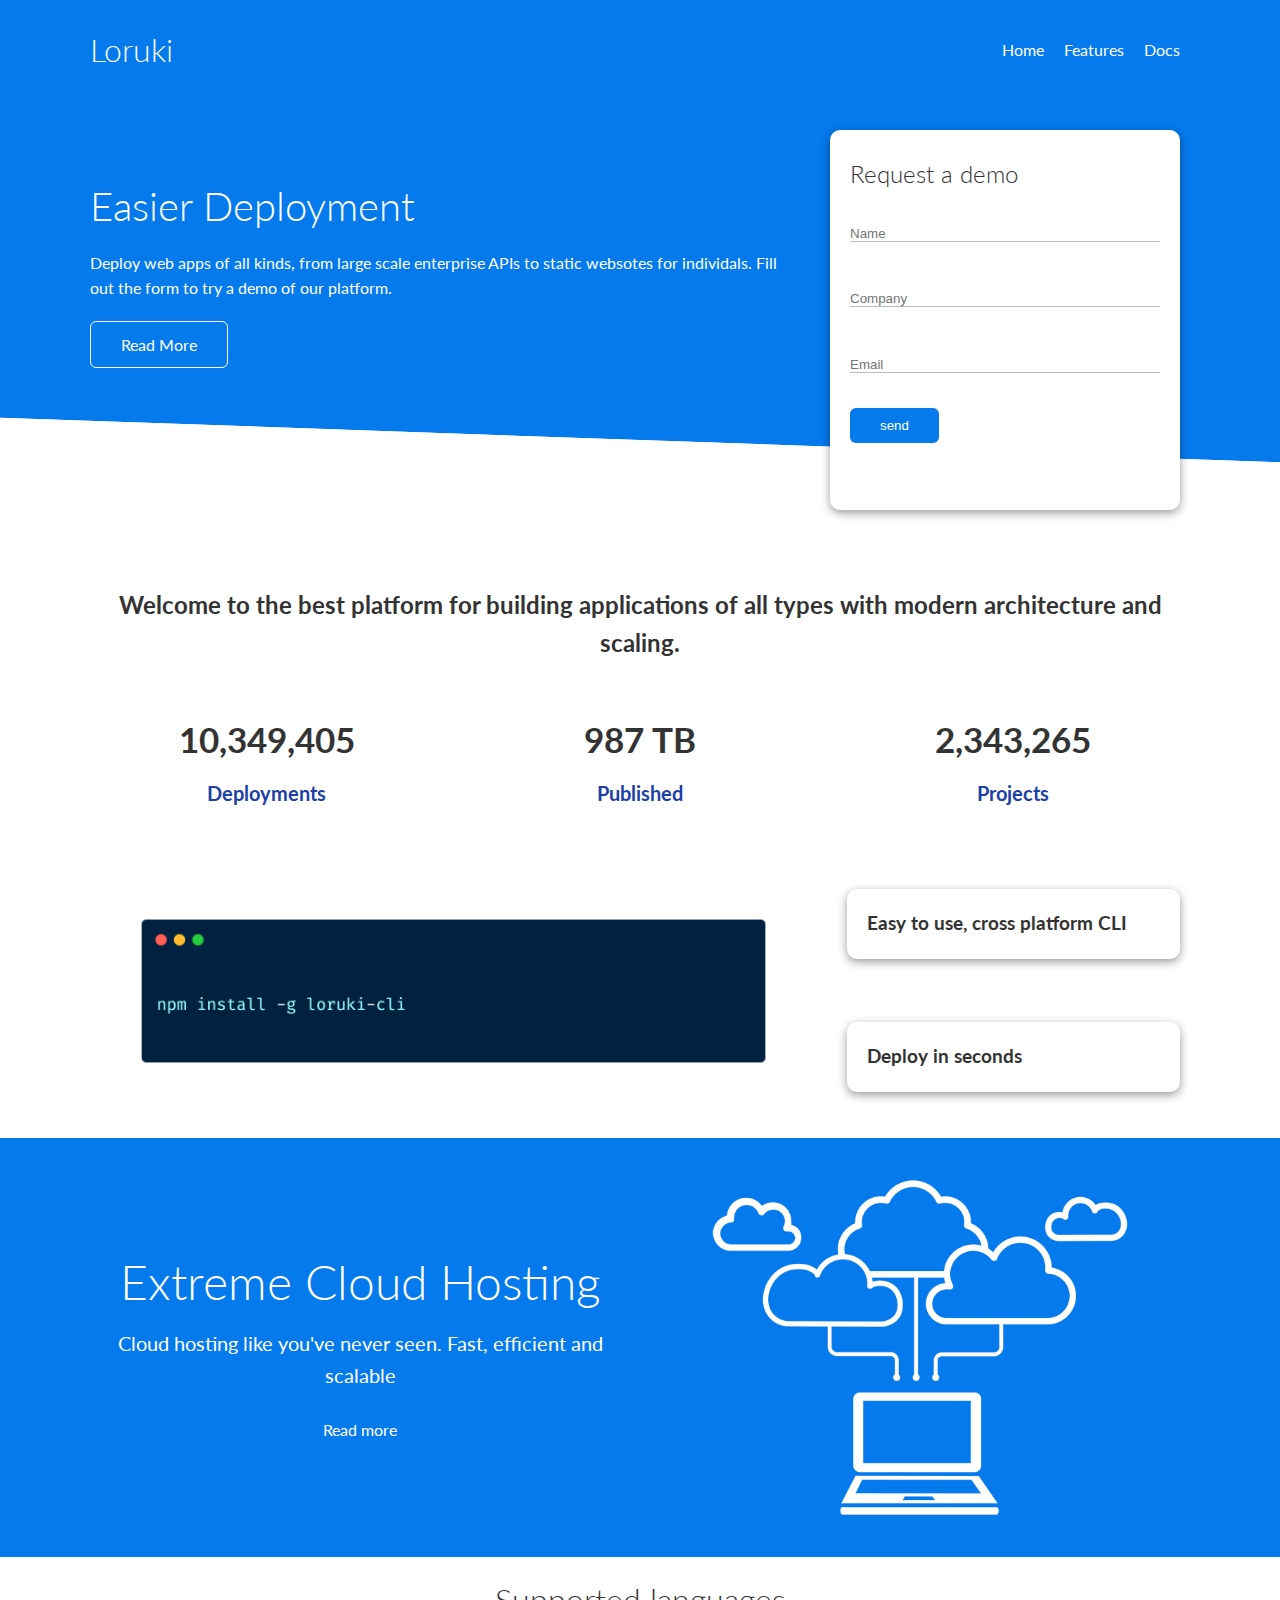
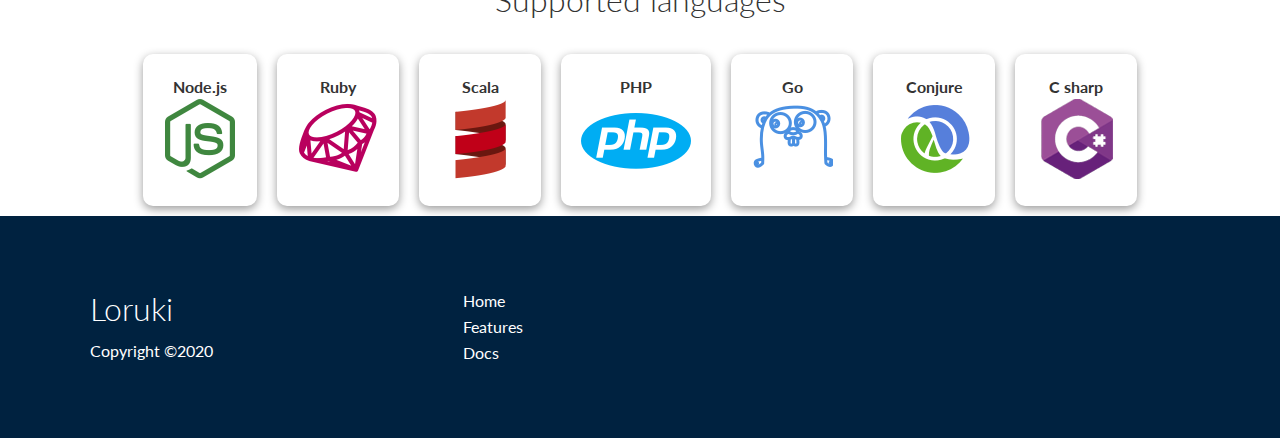
==== index.html @ 7e1440ca "commiting the whole project" ====
<!DOCTYPE html>
<html lang="en">
<head>
    <meta charset="UTF-8">
    <meta name="viewport" content="width=device-width, initial-scale=1.0">
    <title>Loruki | Cloud hosting for everyone</title>
    <link rel="stylesheet" href="css/style.css">
    <link rel="stylesheet" href="css/utilities.css">
    <link rel="stylesheet" href="https://cdnjs.cloudflare.com/ajax/libs/font-awesome/5.15.2/css/all.min.css" integrity="sha512-HK5fgLBL+xu6dm/Ii3z4xhlSUyZgTT9tuc/hSrtw6uzJOvgRr2a9jyxxT1ely+B+xFAmJKVSTbpM/CuL7qxO8w==" crossorigin="anonymous" />
</head>
<body>
    <!-- navbar -->
    <div class="navbar">
        <div class="container flex">
            <h1>Loruki</h1>
            <nav>
                <ul>
                    <li><a href="index.html">Home</a></li>
                    <li><a href="features.html">Features</a></li>
                    <li><a href="docs.html">Docs</a></li>
                </ul>
            </nav>
        </div> 
    </div>

    <!-- showcase -->
    <section class="showcase">
        <div class="container grid">
            <div class="showcase-text">
                <h1>Easier Deployment</h1>
                <p>Deploy web apps of all kinds, from large scale
                    enterprise APIs to static websotes for individals.
                    Fill out the form to try a demo of our platform.
                </p>
                <a href="features.html" class="btn btn-outline"> Read More</a>
            </div>

            <div class="showcase-form card">
                <h2>Request a demo</h2>
                <form >
                    <div class="form-control">
                        <input type="text" name="name" placeholder="Name" autocomplete="off" required>
                    </div>
                    <div class="form-control">
                        <input type="text" name="company" placeholder="Company" autocomplete="off" required>
                    </div>
                    <div class="form-control">
                        <input type="email" name="email" placeholder="Email" autocomplete="off" required>
                    </div>
                    <div>
                        <input type="submit" value="send" class="btn btn-primary">
                    </div>
                </form>
            </div>
        </div>
    </section>

    <!-- stats -->
    <section class="stats">
        <div class="container">
           
            <h3 class="stats-heading text-center my-1">
                Welcome to the best platform for building applications of all types with modern architecture and scaling.
            </h3>

            <div class="grid grid-3 text-center my-4">
                
                <div>
                    <i class="fas fa-server fa-3x"></i>
                    <h3>10,349,405</h3>
                    <p class="text-secondary">Deployments</p>
                </div>
                <div>
                    <i class="fas fa-upload fa-3x"></i>
                    <h3>987 TB</h3>
                    <p class="text-secondary">Published</p>
                </div>
                <div>
                    <i class="fas fa-project-diagram fa-3x"></i>
                    <h3>2,343,265</h3>
                    <p class="text-secondary">Projects</p>
                </div>
            </div>
        </div>

    </section>

    <!-- Cli -->
    <section class="cli">
        <div class="container grid">
            <img src="./images/cli.png" alt="command line interface">
            <div class="card">
                <h3>Easy to use, cross platform CLI</h3>
            </div>
            <div class="card">
                <h3>Deploy in seconds</h3>
            </div>
        </div>
    </section>

    <!-- cloud -->
    <section class="cloud bg-primary my-2 py-2">
        <div class="container grid ">
            <div class="text-center">
                <h2 class="lg">Extreme Cloud Hosting</h2>
                <p class="lead m-1">Cloud hosting like you've never seen. Fast, efficient and scalable</p>
                <a href="features.html" class="btn btn-dark">Read more</a>
            </div>
            <img src="./images/cloud.png" alt="">
        </div>
    </section>
    <!-- languages -->
    <section class="languages ">
        <h2 class="m-2 text-center md">Supported languages</h2>
        </h2>
        <div class="container flex">
            <div class="card">
                <h4>Node.js</h4>
                <img src="./images/logos/node.png" alt="">
            </div>
            <div class="card">
                <h4>Ruby</h4>
                <img src="./images/logos/ruby.png" alt="">
            </div>
            <div class="card">
                <h4>Scala</h4>
                <img src="./images/logos/scala.png" alt="">
            </div>
            <div class="card">
                <h4>PHP</h4>
                <img src="./images/logos/php.png" alt="">
            </div>
            <div class="card">
                <h4>Go</h4>
                <img src="./images/logos/go.png" alt="">
            </div>
            <div class="card">
                <h4>Conjure</h4>
                <img src="./images/logos/clojure.png" alt="">
            </div>
            <div class="card">
                <h4>C sharp</h4>
                <img src="./images/logos/csharp.png" alt="">
            </div>
        </div>
    </section>

    <!-- footer -->

    <footer class="footer bg-dark py-5">
        <div class="container grid grid-3">

            <div>
                <h1>Loruki</h1>
                <p>Copyright &copy;2020</p>
            </div>
            <nav>
                <ul>
                    <li> <a href="index.html">Home</a></li>
                    <li> <a href="features.html">Features</a></li>
                    <li> <a href="docs.html">Docs</a></li>
                </ul>
            </nav>
            <div class="socials">
                <a href="#"><i class="fab fa-github fa-2x"></i></a>
                <a href="#"><i class="fab fa-facebook fa-2x"></i></a>
                <a href="#"><i class="fab fa-instagram fa-2x"></i></a>
                <a href="#"><i class="fab fa-twitter fa-2x"></i></a>
            </div>
        </div>
    </footer>
</body>
</html>
---- css/style.css ----
@import url('https://fonts.googleapis.com/css2?family=Lato:wght@300&display=swap');

:root {
  --primary-color: #047aed;
  --secondary-color: #1c3fa8;
  --dark-color: #002240;
  --light-color:#f4f4f4;
  --success-color:#5cb85c;
  --danger-color: #d9534f;
}

*{
  box-sizing: border-box;
  margin: 0;
  padding: 0;
}

body{
  font-family: 'lato',sans-serif;
  color: #333;
  line-height: 1.6;
}

ul{
  list-style-type: none;
}

a{
  text-decoration: none;
  color: #333;
}

pre,code{
  background-color: #333;
  color: #fff;
  padding: 10px;
}
h1, h2 {
  font-weight: 300;
  line-height: 1.2;
  margin: 10px 0;
}

p{
  margin: 10px 0;
}

img {
  width: 100%;
}

/* navbar styles */
.navbar {
  background-color: var(--primary-color);
  color:#fff;
  height: 70px;
}

.navbar .flex {
  justify-content: space-between;
  align-items: center; 
}

.navbar ul {
  display: flex;
  align-items: center;
}

.navbar a {
  padding:  10px ;
  margin: 5px 0;
  color : #fff;
}

.navbar a:hover{
  border-bottom: 2px solid #fff;
}

/* showcase */

.showcase {
  height: 400px;
  background-color: var(--primary-color);
  color: #fff;
  position: relative;
}

.showcase h1{
  font-size: 40px;
}

.showcase p {
  margin: 20px 0;
}

.showcase .grid {
  overflow: visible; 
  grid-template-columns: 2fr 1fr;
  gap: 30px;
}

.showcase-text{
  animation: slideInFromLeft 1s ease-in;
}
.showcase-form{
  width:350px;
  padding: 40px;
  position: relative;
  height: 380px;
  top: 50px;
  z-index: 100;
  justify-self: flex-end ;
  animation: slideInFromRight 1s ease-in;
}

.showcase .form-control {
  padding: 20px 0;
}
.showcase input:focus {
  outline: none;
}

.showcase input[type = "text"], .showcase input[type = "email"]{
  border:0;
  border-bottom: 1px solid #b4becd;
  width: 100%;
}
.showcase input[type = "submit"]{
  margin-top: 12px;
}

.showcase::before, .showcase::after{
  content: "";
  position: absolute;
  height: 100px;
  right: 0;
  left:0;
  bottom: -70px;
  transform: skewY(2deg);
  background-color:#fff;
}

/* stats */

.stats{
  padding-top: 100px;
  animation: slideInFromBottom 1s ease-in;
}
.stats-heading{
  margin: 40px;
  font-size: 1.5rem;
  font-weight: bold;
  text-align: center;
  /* grid-column: 1 / span 3; */
}

.stats .grid h3{
  font-size: 35px;
 
}

.stats .grid p{
  font-size: 20px;
  font-weight: bold;
}

/* Cli */
.cli .grid{
  grid-template-columns: repeat(3, 1fr);
  grid-template-rows: repeat(2,1fr);
}

.cli .grid> *:first-child {
  grid-column: 1 / span 2;
  grid-row: 1/ span 2;
}
/* languages */

.languages .card {
  text-align: center;
  transition: transform 0.2s ease-in;
  
}
.languages .card:hover{
  transform: translateY(-15px);
}
.languages {
  height: 100%;
}
.languages .flex{
  flex-wrap: wrap;
  height: 100%;
  overflow: hidden;
}

/* features (page 2) */
.features-head img{
  width:250px;
  justify-self: flex-end;
}

.features-sub-head img{
  width: 300px;
  justify-self: end;
}

.features-main .card > i{
  margin-right: 20px;
}

.features-main .card{
  height: 100%;
}

.features-main .grid{
  padding: 30px;
}

.features-main .grid > :first-child{
  grid-column: 1 / span 3;
}
.features-main .grid > :nth-child(2){
  grid-column: 1 / span 2;
}


/* Docs(page 3) */
.docs-head img{
  width:250px;
  justify-self: flex-end;
}
.docs-main .grid {
  grid-template-columns: 1fr 2fr;
  align-items: flex-start;
}
.docs-main h3{
  padding: 10px 0;
}
.docs-main  nav li{
  font-size: 17px;
  padding-bottom: 5px;
  margin-bottom: 5px;
  border-bottom: 1px #ccc solid;
}
.docs-main a:hover{
  font-weight: bold;
}

/* footer */

.footer .socials a{
  margin: 0 10px;
}

/* animations */

@keyframes slideInFromLeft{
  0%{
    transform: translateX(-100%);
  }
  100%{
    transform: translateX(0);
  }
}
@keyframes slideInFromRight{
  0%{
    transform: translateX(100%);
  }
  100%{
    transform: translateX(0);
  }
}
@keyframes slideInFromTop{
  0%{
    transform: translateY(-100%);
  }
  100%{
    transform: translateX(0);
  }
}
@keyframes slideInFromBottom{
  0%{
    transform: translateY(100%);
  }
  100%{
    transform: translateX(0);
  }
}

/* Media queries */

/* tablets */
@media(max-width: 768px){

.grid, .showcase .grid,.stats .grid, .cli .grid, .cloud .grid, .features-head .grid,
.features-main .grid, .features-sub-head .grid, .docs-head .grid, .docs-main .grid{
  grid-template-columns: 1fr;
  grid-template-rows: 1fr;
}


.showcase{
  height: auto;
  
}

.showcase-text{
  text-align: center;
  margin: 40px;
}

.showcase-form, .features-head img, .features-sub-head img,.docs-head img {
  justify-self: center;
  text-align: center;
  margin: auto;
}

.features-head, .features-sub-head,.docs-head {
  text-align: center;
  margin: auto;
}

.features-main .grid >:first-child,.features-main .grid >:nth-child(2) {
  grid-column: 1;
}

.cli .grid > *:first-child{
  grid-column: 1;
  grid-row: 1 ;
}

}

/* mobile */
@media(max-width:500px){
  
  .navbar{
    height: 100%;
   }
   .navbar .flex{
     flex-direction: column;
     overflow: hidden;
  
   }
   .navbar ul{
     padding: 10px;
     border-radius: 7px;
     background-color: rgba(0,0,0,0.2);
   }
 
}
---- css/utilities.css ----
/* utilities */

/* displays */
.container{
  max-width: 1100px;
  margin: 0 auto;
  overflow: auto;
}
.flex {
  display: flex;
  justify-content: center;
  align-items: center;
  height: 100px;
}
.grid{
  display: grid;
  margin: 0 auto;
  grid-template-columns: repeat(2,1fr);
  justify-content: center;
  align-items: center;
  height: 100%;
  gap: 20px; 
}
.grid-3{
  grid-template-columns: repeat(3, 1fr);
}
.card {
  background-color: #fff;
  border-radius: 10px;
  box-shadow: 0 3px 10px rgba(0,0,0,0.4);
  color: #333;
  padding:20px;
  margin: 10px;

}

/*margin*/

.my-1{
margin:1rem 0;
}
.my-2{
margin: 1.5rem 0;
}
.my-3{
  margin: 2rem 0;
}
.my-4{
  margin: 3rem 0;
}
.my-5{
  margin: 4rem 0;
}

.m-1{
  margin:1rem ;
}
.m-2{
  margin: 1.5rem ;
}
.m-3{
    margin: 2rem ;
}
.m-4{
    margin: 3rem ;
}
.m-5{
    margin: 4rem ;
}

/*padding*/
.p-1{
  padding:1rem ;
}
.p-2{
  padding: 1.5rem ;
}
.p-3{
    padding: 2rem ;
}
.p-4{
    padding: 3rem ;
}
.p-5{
    padding: 4rem ;
}

.py-1{
  padding:1rem ;
}
.py-2{
  padding: 1.5rem ;
}
.py-3{
    padding: 2rem ;
}
.py-4{
    padding: 3rem ;
}
.py-5{
    padding: 4rem ;
}

/* backgrounds and buttons */
.bg-primary,.btn-primary{
  background-color: var(--primary-color);
  color:#fff;
}
.bg-secondary,.btn-secondary{
  background-color: var(--secondary-color);
  color:#fff;
}
.bg-dark,.btn-dark{
  background-color: var(--dark-color);
  color:#fff;
}
.bg-light,.btn-light{
  background-color: var(--light-color);
}
.bg-primary a,.bg-secondary a, .btn-secondary a,
.bg-dark a,.btn-dark a,.btn-primary a {
  color: #fff;
}
.btn {
  display: inline-block;
  background-color: var(--primary-color);
  cursor: pointer;
  padding: 10px 30px;
  border:none;
  color:#fff;
  border-radius: 6px;

}
.btn-outline {
  background-color: transparent;
  border : 1px solid #fff;
}
.btn:hover{
  transform: scale(0.95);
  transition: 0.5s;
}

/* sizes */

.sm{
  font-size: 1 rem;
}
.lead {
  font-size: 20px;
}
.md{
  font-size: 2rem;
}
.lg{
  font-size: 3rem;
}
.xl{
  font-size: 4rem;
}

/* texts */
.text-center{
  text-align: center;
}
.text-primary{
  color: var(--primary-color);
  
}
.text-secondary{
  color: var(--secondary-color);

}
.text-dark{
  color: var(--dark-color);

}


/* alerts */
.alert{
  background-color: var(--light-color);
  padding: 10px 20px;
  margin: 15px 0;
}

.alert i{
  margin-right: 10px;
}

.alert-success{
  background-color: var(--success-color);
  color:#fff;
}
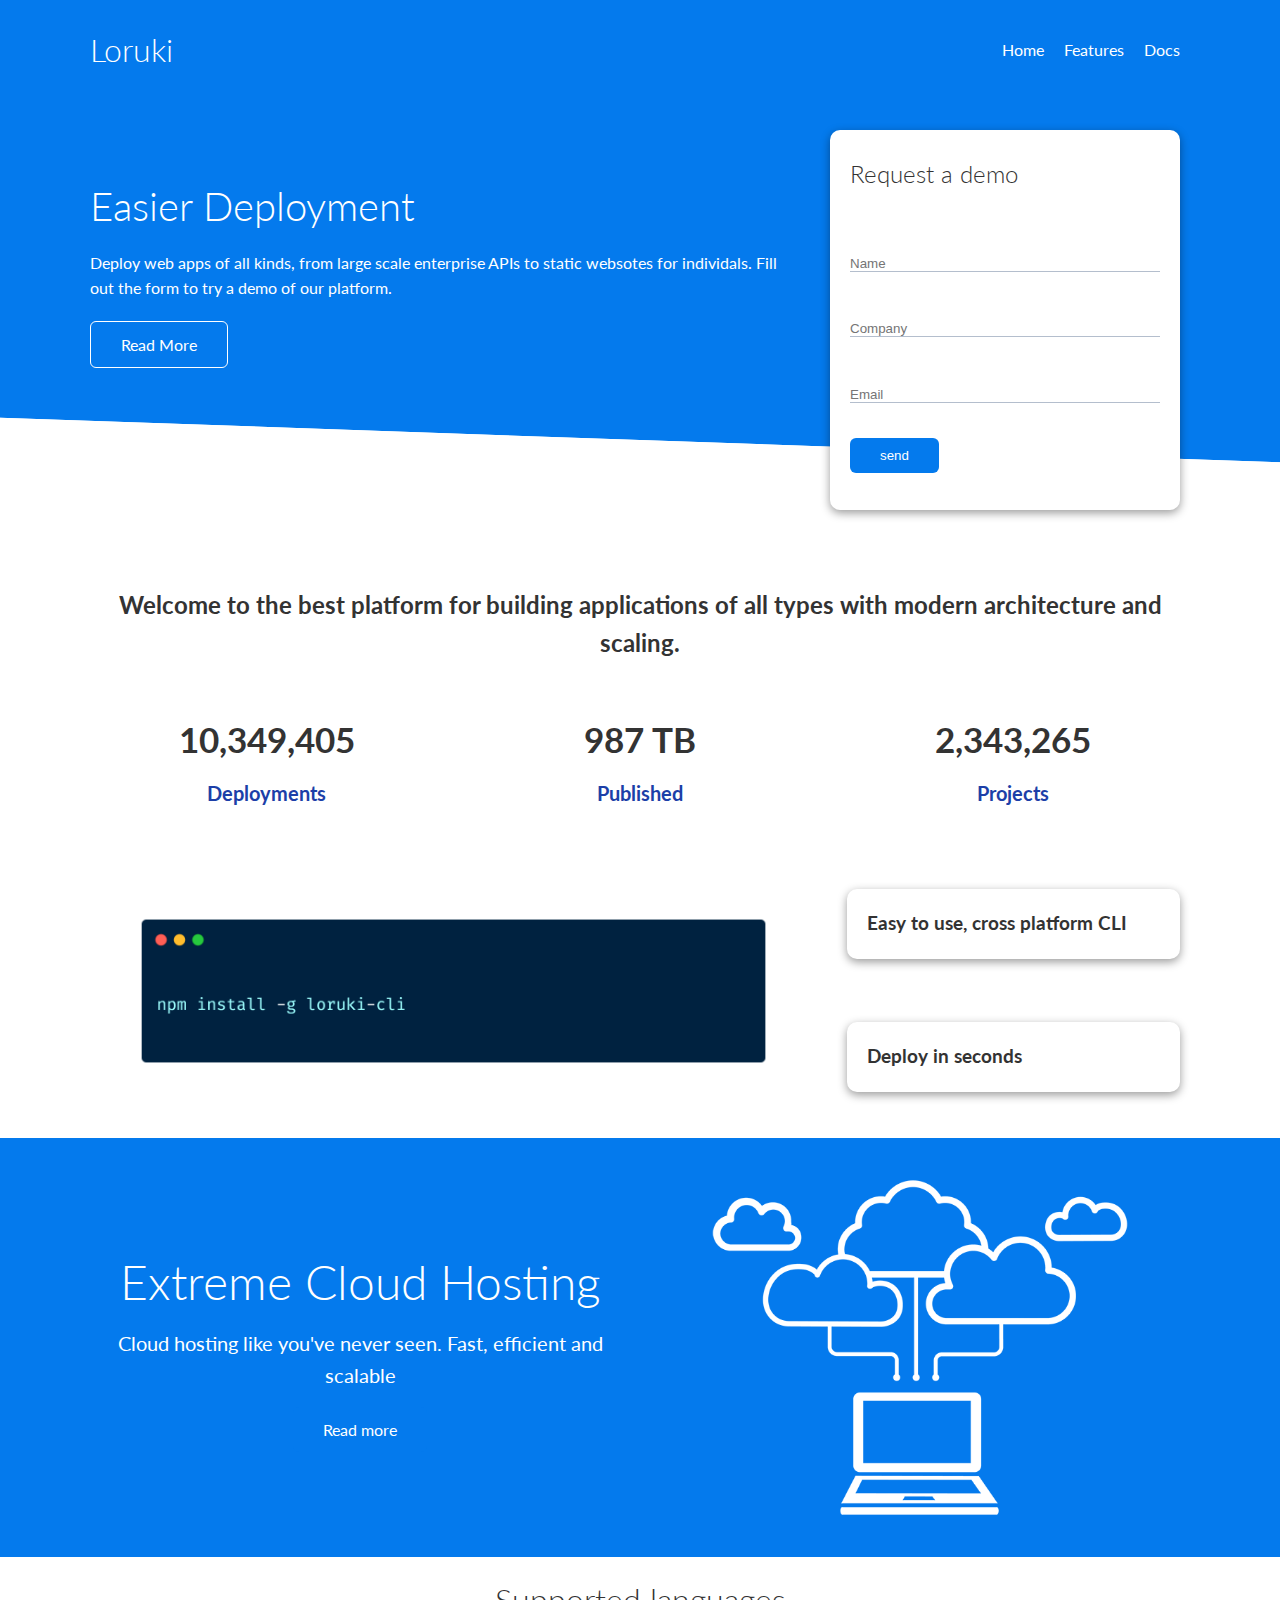
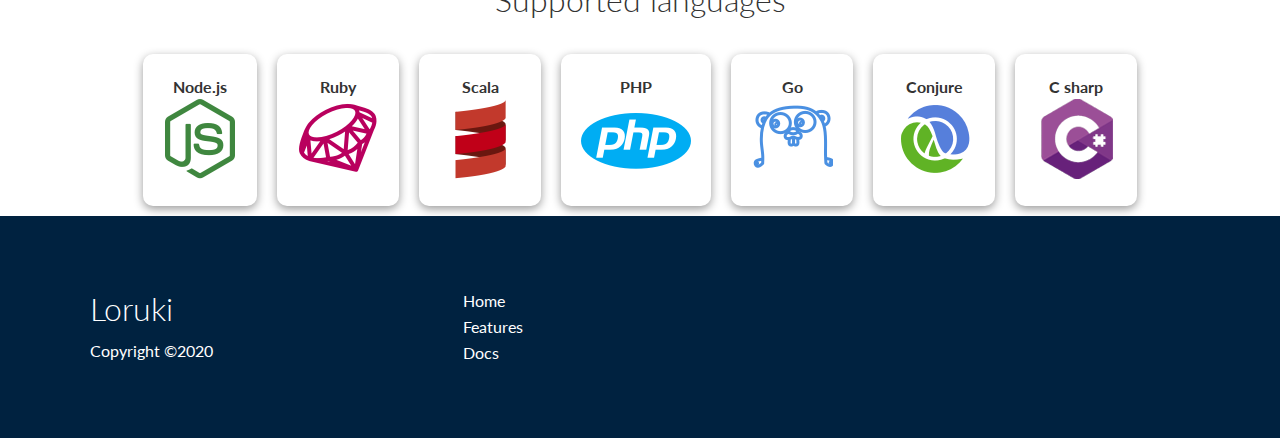
==== commit f072daef: "added netlify form attributes" ====
--- a/index.html
+++ b/index.html
@@ -37,7 +37,11 @@
 
             <div class="showcase-form card">
                 <h2>Request a demo</h2>
-                <form >
+                <form name="contact" method="POST" netlify-honeypot="bot-field"data-netlify="true" >
+                    <input type="hidden" name="form-name" value="contact">
+                    <p class="hidden">
+                        <label>Don’t fill this out if you’re human: <input name="bot-field" /></label>
+                      </p>
                     <div class="form-control">
                         <input type="text" name="name" placeholder="Name" autocomplete="off" required>
                     </div>
--- a/css/style.css
+++ b/css/style.css
@@ -49,6 +49,10 @@
   width: 100%;
 }
 
+.hidden{
+  visibility: hidden;
+  height: 0;
+}
 /* navbar styles */
 .navbar {
   background-color: var(--primary-color);
